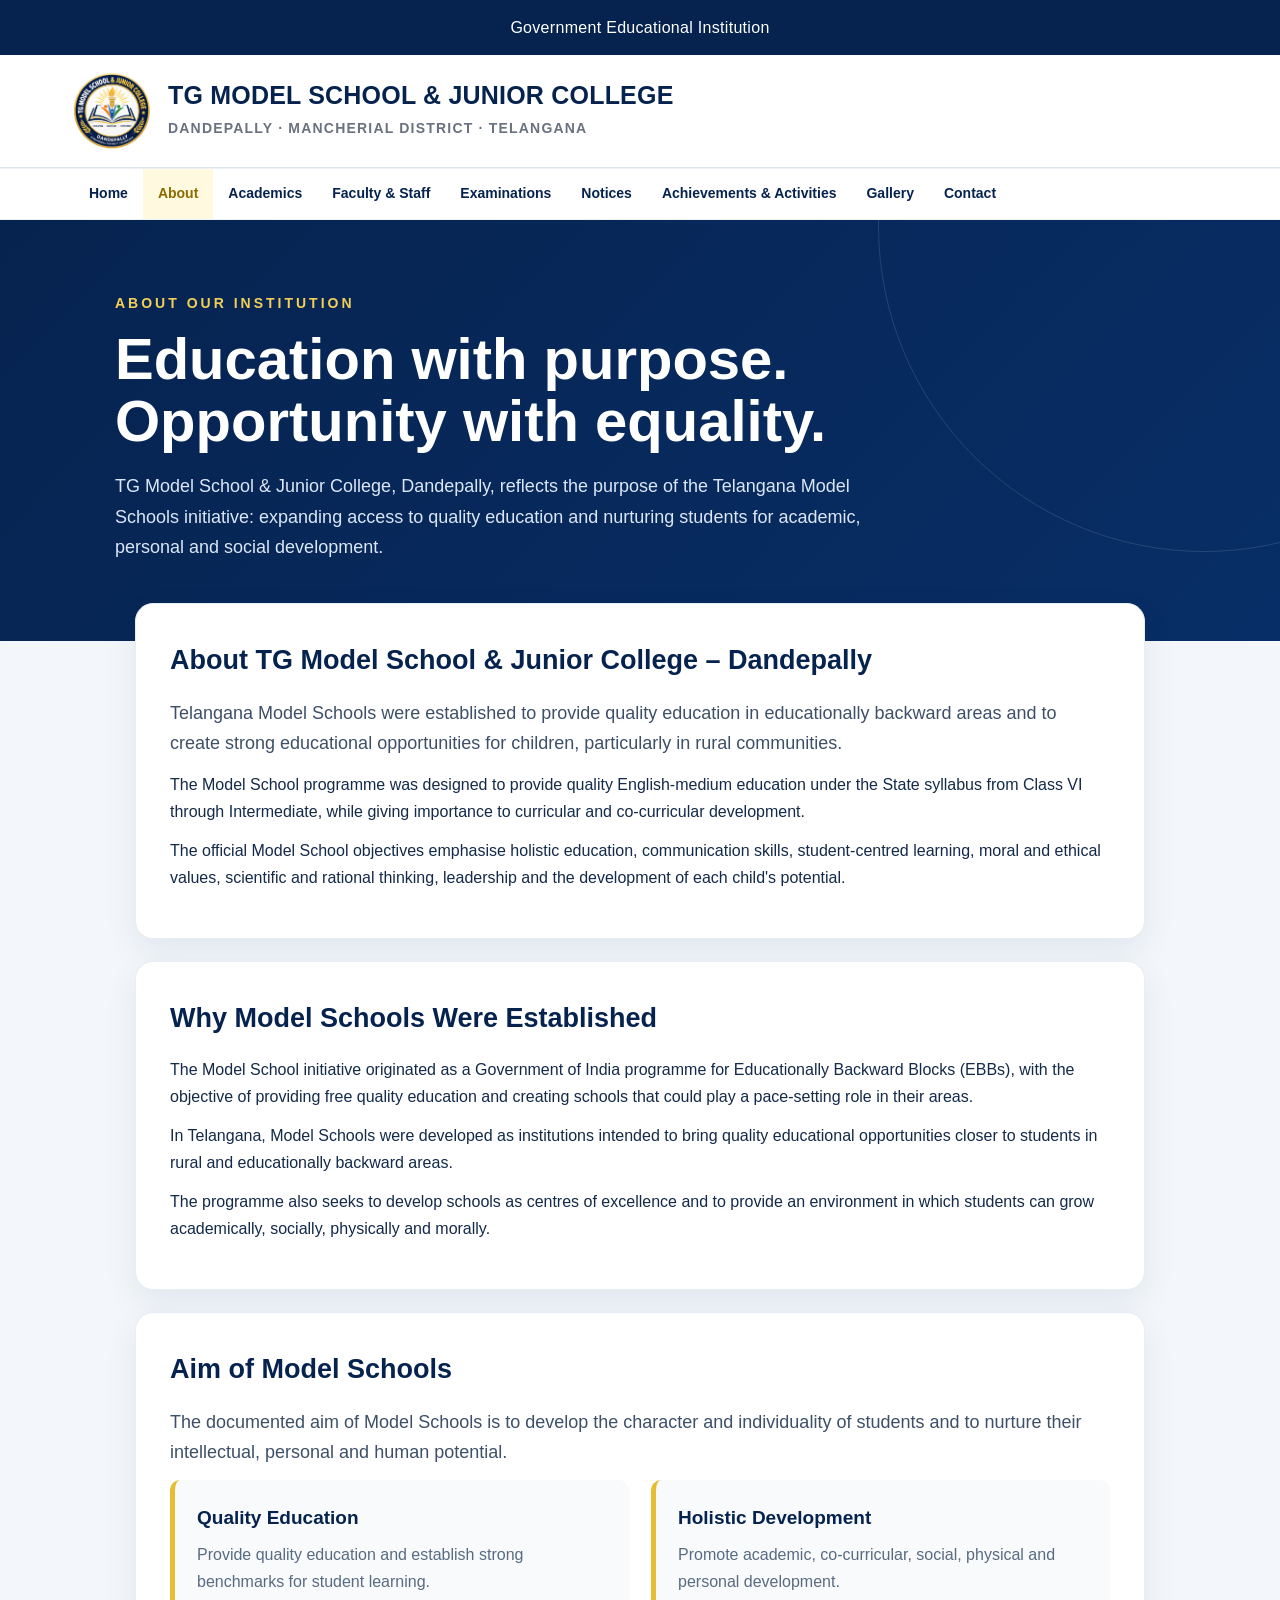
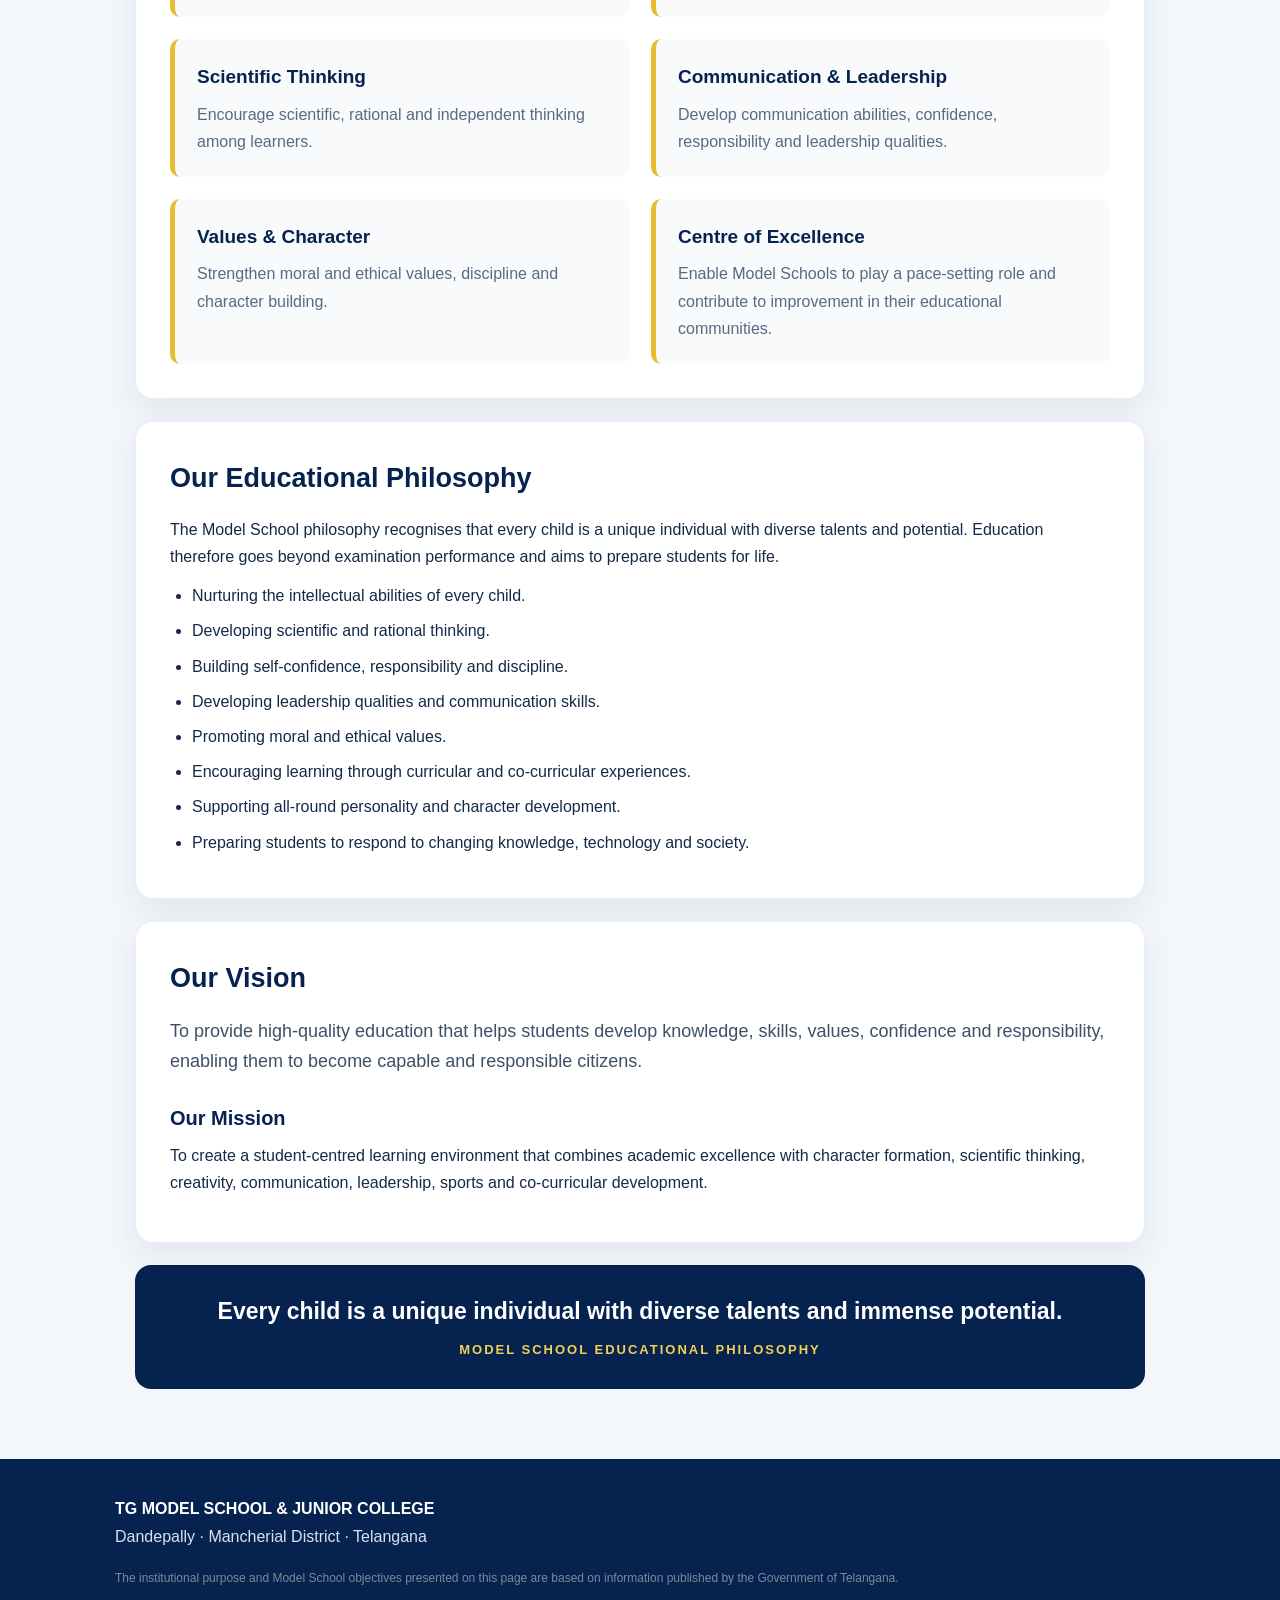
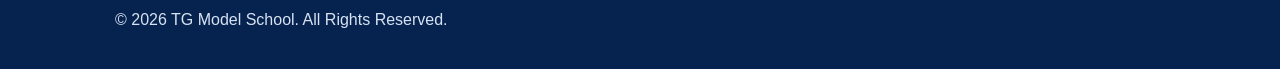
==== about.html @ a103b285 "Add About page" ====
<!DOCTYPE html>
<html lang="en">
<head>
  <meta charset="UTF-8">
  <meta name="viewport" content="width=device-width, initial-scale=1.0">
  <title>About Us | TG Model School & Junior College – Dandepally</title>
  <meta name="description" content="About TG Model School & Junior College, Dandepally – the aims, objectives and educational philosophy of Telangana Model Schools.">
  <style>
    :root{
      --navy:#06234f;
      --navy2:#082e67;
      --gold:#e7bd32;
      --gold2:#f2cf57;
      --ink:#132a49;
      --muted:#65748a;
      --bg:#f3f7fb;
      --white:#fff;
      --line:#dce4ed;
    }
    *{box-sizing:border-box}
    html{scroll-behavior:smooth}
    body{
      margin:0;
      font-family:Arial, Helvetica, sans-serif;
      color:var(--ink);
      background:var(--bg);
      line-height:1.7;
    }
    a{color:inherit;text-decoration:none}
    .topbar{
      background:var(--navy);
      color:#fff;
      text-align:center;
      padding:14px 18px;
      font-size:16px;
      letter-spacing:.3px;
    }
    header{
      background:#fff;
      border-bottom:1px solid var(--line);
      position:sticky;
      top:0;
      z-index:20;
    }
    .header-inner{
      max-width:1180px;
      margin:auto;
      padding:18px 24px;
      display:flex;
      align-items:center;
      gap:18px;
    }
    .logo{
      width:76px;
      height:76px;
      object-fit:contain;
      flex:none;
    }
    .brand h1{
      margin:0;
      color:var(--navy);
      font-size:25px;
      line-height:1.15;
      letter-spacing:.2px;
    }
    .brand p{
      margin:7px 0 0;
      color:#6a7280;
      font-size:14px;
      font-weight:700;
      letter-spacing:1.2px;
    }
    nav{
      background:#fff;
      border-top:1px solid #eef2f6;
      border-bottom:1px solid #eef2f6;
    }
    nav .nav-inner{
      max-width:1180px;
      margin:auto;
      display:flex;
      flex-wrap:wrap;
      gap:0;
      padding:0 24px;
    }
    nav a{
      padding:13px 15px;
      font-weight:700;
      color:var(--navy);
      font-size:14px;
    }
    nav a:hover, nav a.active{
      color:#8b6b00;
      background:#fff9df;
    }
    .hero{
      background:linear-gradient(135deg,var(--navy),var(--navy2));
      color:#fff;
      padding:72px 24px 78px;
      position:relative;
      overflow:hidden;
    }
    .hero:after{
      content:"";
      position:absolute;
      width:650px;height:650px;
      border:1px solid rgba(255,255,255,.12);
      border-radius:50%;
      right:-250px;top:-320px;
    }
    .hero-inner{
      max-width:1050px;
      margin:auto;
      position:relative;
      z-index:2;
    }
    .eyebrow{
      color:var(--gold2);
      text-transform:uppercase;
      letter-spacing:3px;
      font-weight:800;
      font-size:14px;
      margin-bottom:12px;
    }
    .hero h2{
      font-size:clamp(34px,5vw,58px);
      line-height:1.08;
      margin:0 0 18px;
    }
    .hero p{
      max-width:780px;
      margin:0;
      font-size:18px;
      color:#dbe7f7;
    }
    main{
      max-width:1050px;
      margin:-38px auto 70px;
      padding:0 20px;
      position:relative;
      z-index:5;
    }
    .card{
      background:#fff;
      border-radius:18px;
      padding:34px;
      margin-bottom:22px;
      box-shadow:0 12px 32px rgba(6,35,79,.08);
      border:1px solid #e7edf4;
    }
    .card h3{
      margin:0 0 14px;
      color:var(--navy);
      font-size:27px;
    }
    .card h4{
      color:var(--navy);
      margin:24px 0 7px;
      font-size:20px;
    }
    .card p{margin:0 0 12px}
    .lead{
      font-size:18px;
      color:#3d5068;
    }
    .grid{
      display:grid;
      grid-template-columns:repeat(2,1fr);
      gap:22px;
    }
    .objective{
      background:#f8fafc;
      border-left:5px solid var(--gold);
      padding:22px;
      border-radius:10px;
    }
    .objective h4{margin:0 0 7px;font-size:19px}
    .objective p{margin:0;color:#586b81}
    ul{
      margin:12px 0 0;
      padding-left:22px;
    }
    li{margin:8px 0}
    .quote{
      background:var(--navy);
      color:#fff;
      border-radius:16px;
      padding:30px;
      text-align:center;
      font-size:23px;
      font-weight:700;
      line-height:1.45;
    }
    .quote span{
      display:block;
      color:var(--gold2);
      font-size:13px;
      letter-spacing:2px;
      text-transform:uppercase;
      margin-top:12px;
    }
    footer{
      background:var(--navy);
      color:#d7e2f2;
      padding:36px 24px;
    }
    .footer-inner{max-width:1050px;margin:auto}
    footer strong{color:#fff}
    .sources{
      margin-top:18px;
      font-size:12px;
      color:#7a899b;
    }
    @media(max-width:760px){
      .topbar{font-size:14px}
      .header-inner{padding:13px 18px}
      .logo{width:64px;height:64px}
      .brand h1{font-size:19px}
      .brand p{font-size:11px;letter-spacing:.7px}
      nav .nav-inner{padding:0 12px}
      nav a{padding:11px 9px;font-size:12px}
      .hero{padding:54px 20px 62px}
      .hero p{font-size:16px}
      main{padding:0 14px}
      .card{padding:24px 20px}
      .grid{grid-template-columns:1fr}
      .quote{font-size:19px;padding:25px 18px}
    }
  </style>
</head>
<body>

  <div class="topbar">Government Educational Institution</div>

  <header>
    <div class="header-inner">
      <img src="logo.png" alt="TG Model School & Junior College logo" class="logo">
      <div class="brand">
        <h1>TG MODEL SCHOOL &amp; JUNIOR COLLEGE</h1>
        <p>DANDEPALLY · MANCHERIAL DISTRICT · TELANGANA</p>
      </div>
    </div>
  </header>

  <nav aria-label="Main navigation">
    <div class="nav-inner">
      <a href="index.html">Home</a>
      <a href="about.html" class="active">About</a>
      <a href="academics.html">Academics</a>
      <a href="faculty.html">Faculty &amp; Staff</a>
      <a href="examinations.html">Examinations</a>
      <a href="notices.html">Notices</a>
      <a href="achievements.html">Achievements &amp; Activities</a>
      <a href="gallery.html">Gallery</a>
      <a href="contact.html">Contact</a>
    </div>
  </nav>

  <section class="hero">
    <div class="hero-inner">
      <div class="eyebrow">About Our Institution</div>
      <h2>Education with purpose.<br>Opportunity with equality.</h2>
      <p>
        TG Model School &amp; Junior College, Dandepally, reflects the purpose of the
        Telangana Model Schools initiative: expanding access to quality education and
        nurturing students for academic, personal and social development.
      </p>
    </div>
  </section>

  <main>

    <section class="card">
      <h3>About TG Model School &amp; Junior College – Dandepally</h3>
      <p class="lead">
        Telangana Model Schools were established to provide quality education in
        educationally backward areas and to create strong educational opportunities
        for children, particularly in rural communities.
      </p>
      <p>
        The Model School programme was designed to provide quality English-medium
        education under the State syllabus from Class VI through Intermediate,
        while giving importance to curricular and co-curricular development.
      </p>
      <p>
        The official Model School objectives emphasise holistic education,
        communication skills, student-centred learning, moral and ethical values,
        scientific and rational thinking, leadership and the development of each
        child's potential.
      </p>
    </section>

    <section class="card">
      <h3>Why Model Schools Were Established</h3>
      <p>
        The Model School initiative originated as a Government of India programme
        for Educationally Backward Blocks (EBBs), with the objective of providing
        free quality education and creating schools that could play a pace-setting
        role in their areas.
      </p>
      <p>
        In Telangana, Model Schools were developed as institutions intended to
        bring quality educational opportunities closer to students in rural and
        educationally backward areas.
      </p>
      <p>
        The programme also seeks to develop schools as centres of excellence and
        to provide an environment in which students can grow academically,
        socially, physically and morally.
      </p>
    </section>

    <section class="card">
      <h3>Aim of Model Schools</h3>
      <p class="lead">
        The documented aim of Model Schools is to develop the character and
        individuality of students and to nurture their intellectual, personal
        and human potential.
      </p>

      <div class="grid">
        <div class="objective">
          <h4>Quality Education</h4>
          <p>Provide quality education and establish strong benchmarks for student learning.</p>
        </div>
        <div class="objective">
          <h4>Holistic Development</h4>
          <p>Promote academic, co-curricular, social, physical and personal development.</p>
        </div>
        <div class="objective">
          <h4>Scientific Thinking</h4>
          <p>Encourage scientific, rational and independent thinking among learners.</p>
        </div>
        <div class="objective">
          <h4>Communication &amp; Leadership</h4>
          <p>Develop communication abilities, confidence, responsibility and leadership qualities.</p>
        </div>
        <div class="objective">
          <h4>Values &amp; Character</h4>
          <p>Strengthen moral and ethical values, discipline and character building.</p>
        </div>
        <div class="objective">
          <h4>Centre of Excellence</h4>
          <p>Enable Model Schools to play a pace-setting role and contribute to improvement in their educational communities.</p>
        </div>
      </div>
    </section>

    <section class="card">
      <h3>Our Educational Philosophy</h3>
      <p>
        The Model School philosophy recognises that every child is a unique
        individual with diverse talents and potential. Education therefore goes
        beyond examination performance and aims to prepare students for life.
      </p>
      <ul>
        <li>Nurturing the intellectual abilities of every child.</li>
        <li>Developing scientific and rational thinking.</li>
        <li>Building self-confidence, responsibility and discipline.</li>
        <li>Developing leadership qualities and communication skills.</li>
        <li>Promoting moral and ethical values.</li>
        <li>Encouraging learning through curricular and co-curricular experiences.</li>
        <li>Supporting all-round personality and character development.</li>
        <li>Preparing students to respond to changing knowledge, technology and society.</li>
      </ul>
    </section>

    <section class="card">
      <h3>Our Vision</h3>
      <p class="lead">
        To provide high-quality education that helps students develop knowledge,
        skills, values, confidence and responsibility, enabling them to become
        capable and responsible citizens.
      </p>

      <h4>Our Mission</h4>
      <p>
        To create a student-centred learning environment that combines academic
        excellence with character formation, scientific thinking, creativity,
        communication, leadership, sports and co-curricular development.
      </p>
    </section>

    <section class="quote">
      Every child is a unique individual with diverse talents and immense potential.
      <span>Model School Educational Philosophy</span>
    </section>

  </main>

  <footer>
    <div class="footer-inner">
      <strong>TG MODEL SCHOOL &amp; JUNIOR COLLEGE</strong><br>
      Dandepally · Mancherial District · Telangana
      <div class="sources">
        The institutional purpose and Model School objectives presented on this page
        are based on information published by the Government of Telangana.
      </div>
      <div style="margin-top:18px;">© 2026 TG Model School. All Rights Reserved.</div>
    </div>
  </footer>

</body>
</html>
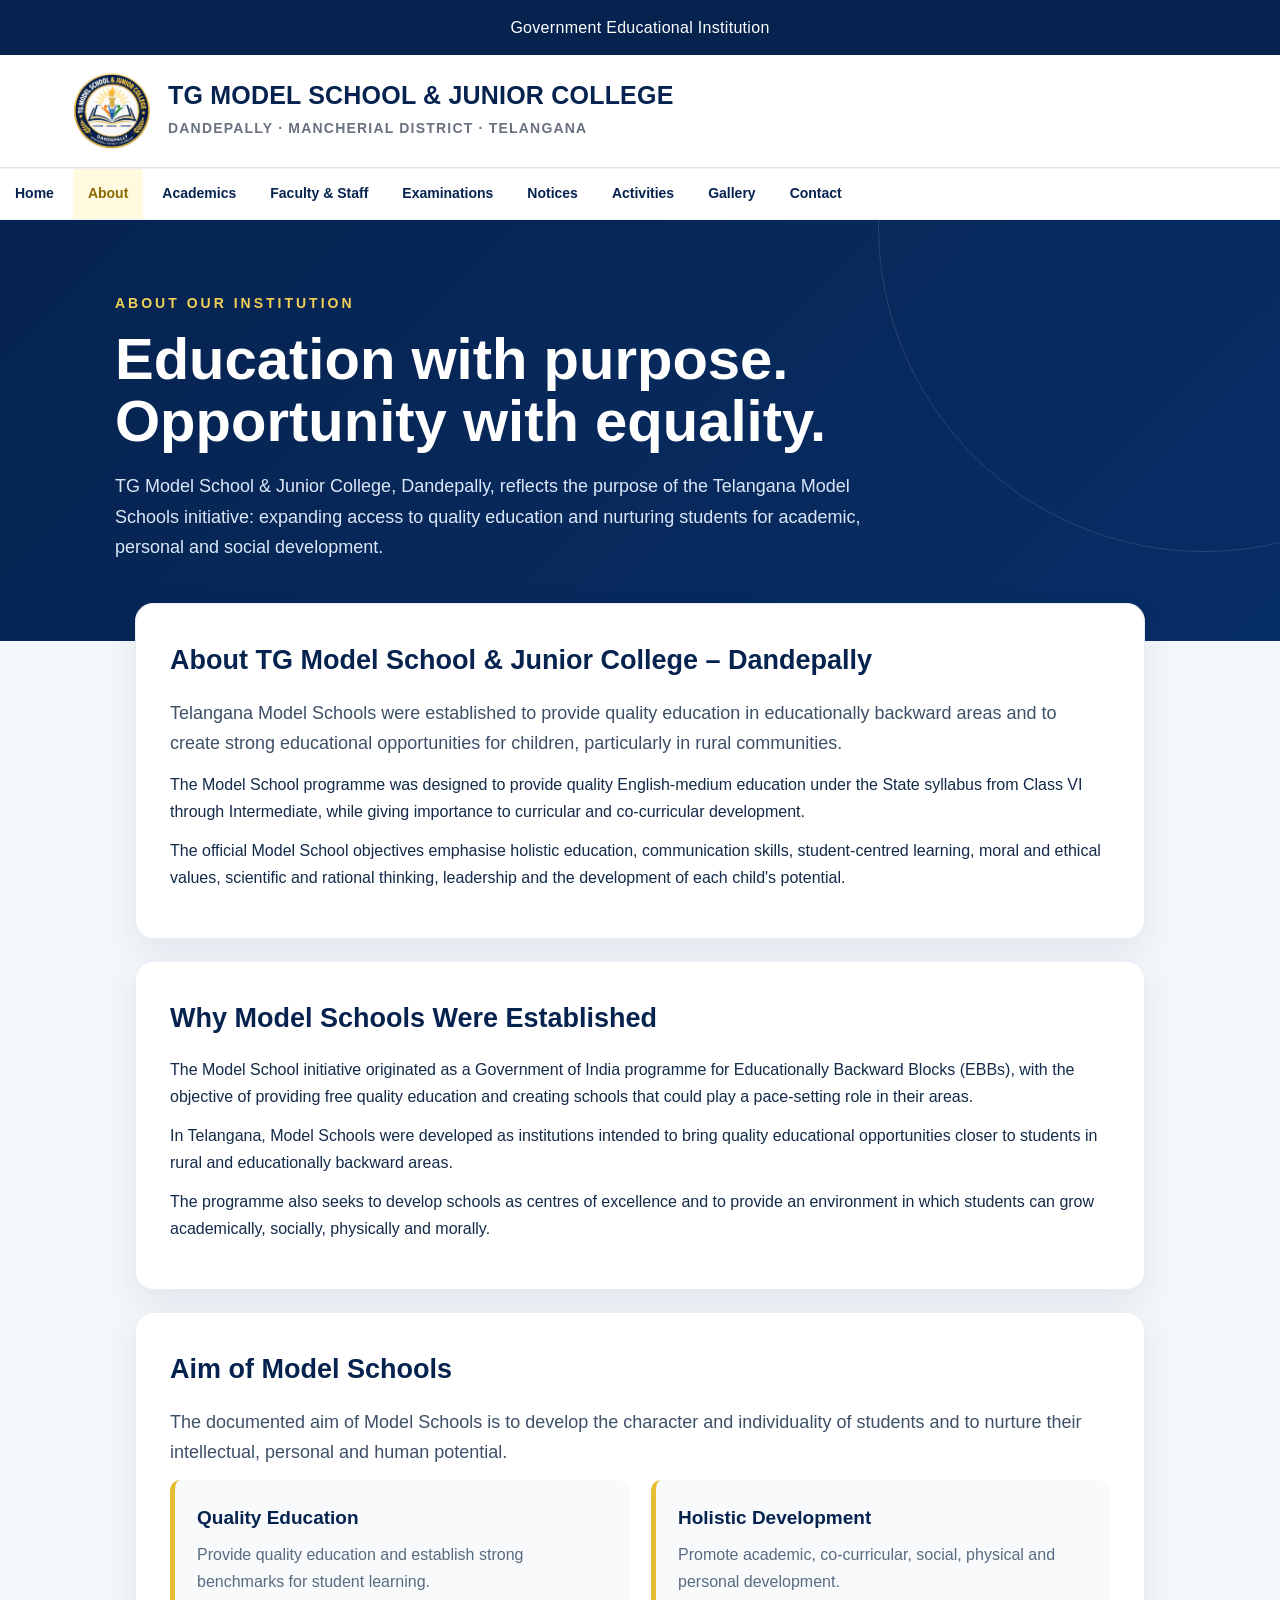
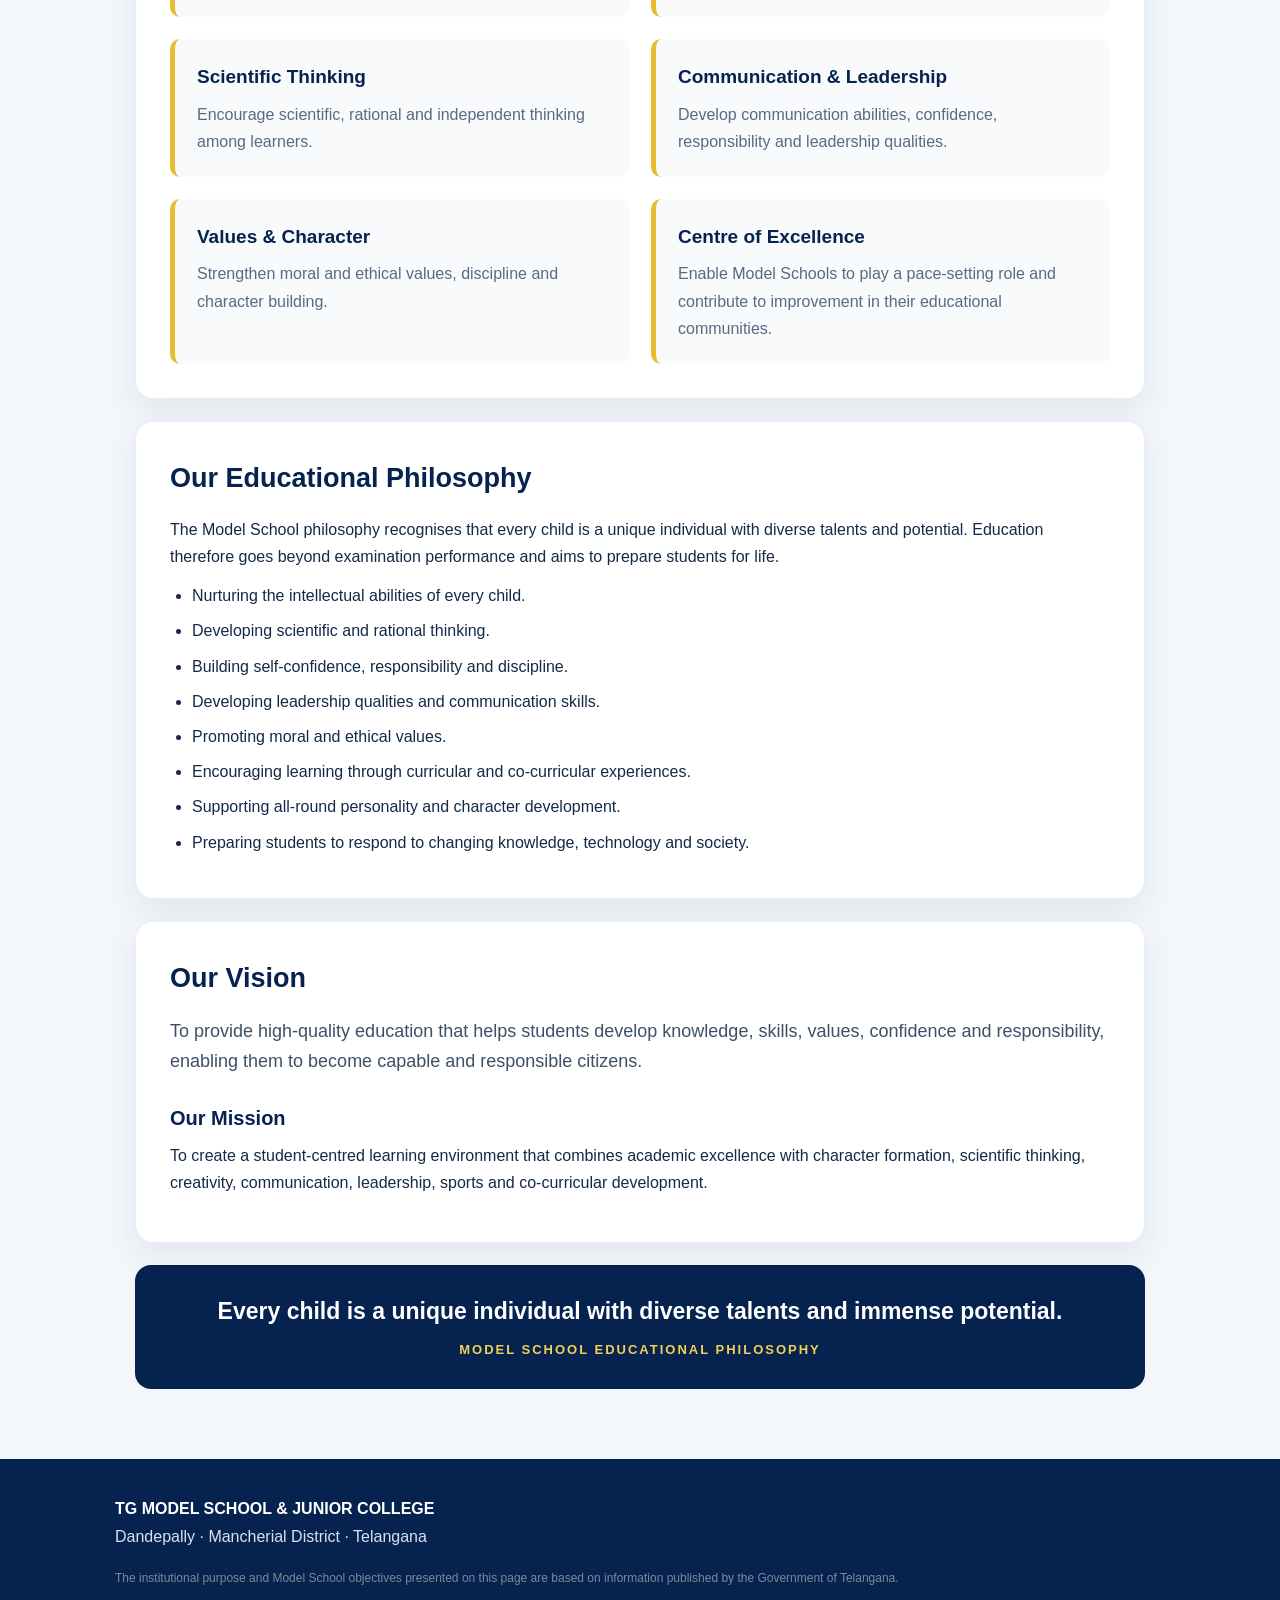
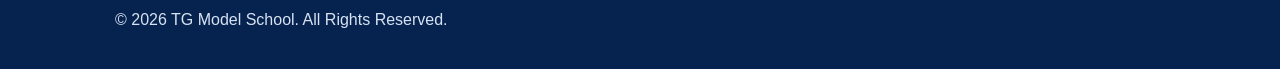
==== commit a321a50c: "Add mobile navigation styles to about page" ====
--- a/about.html
+++ b/about.html
@@ -226,6 +226,70 @@
       .grid{grid-template-columns:1fr}
       .quote{font-size:19px;padding:25px 18px}
     }
+    /* =============== MOBILE NAVIGATION =============== */
+
+.menu-toggle {
+  display: none;
+  background: #08275c;
+  color: #ffffff;
+  border: none;
+  border-radius: 8px;
+  padding: 10px 14px;
+  font-size: 24px;
+  cursor: pointer;
+}
+
+.nav-links {
+  display: flex;
+  align-items: center;
+  gap: 4px;
+}
+
+.nav-links a {
+  display: inline-block;
+}
+
+@media (max-width: 700px) {
+
+  .main-nav {
+    display: flex;
+    flex-direction: column;
+    align-items: stretch;
+    width: 100%;
+  }
+
+  .menu-toggle {
+    display: block;
+    width: 100%;
+    text-align: left;
+    padding: 12px 18px;
+    font-size: 24px;
+  }
+
+  .nav-links {
+    display: none;
+    flex-direction: column;
+    width: 100%;
+    background: #08275c;
+  }
+
+  .nav-links.open {
+    display: flex;
+  }
+
+  .nav-links a {
+    width: 100%;
+    padding: 13px 18px;
+    color: #ffffff;
+    text-align: left;
+    border-top: 1px solid rgba(255,255,255,0.12);
+  }
+
+  .nav-links a.active {
+    background: #176ca5;
+    color: #ffffff !important;
+  }
+}
   </style>
 </head>
 <body>
@@ -242,19 +306,53 @@
     </div>
   </header>
 
-  <nav aria-label="Main navigation">
-    <div class="nav-inner">
-      <a href="index.html">Home</a>
-      <a href="about.html" class="active">About</a>
-      <a href="academics.html">Academics</a>
-      <a href="faculty.html">Faculty &amp; Staff</a>
-      <a href="examinations.html">Examinations</a>
-      <a href="notices.html">Notices</a>
-      <a href="achievements.html">Achievements &amp; Activities</a>
-      <a href="gallery.html">Gallery</a>
-      <a href="contact.html">Contact</a>
-    </div>
-  </nav>
+  <nav class="main-nav" aria-label="Main navigation">
+
+  <button class="menu-toggle" aria-label="Open navigation">
+    ☰
+  </button>
+
+  <div class="nav-links">
+
+    <a href="index.html">
+      Home
+    </a>
+
+    <a href="about.html" class="active">
+      About
+    </a>
+
+    <a href="academics.html">
+      Academics
+    </a>
+
+    <a href="faculty.html">
+      Faculty &amp; Staff
+    </a>
+
+    <a href="examinations.html">
+      Examinations
+    </a>
+
+    <a href="notices.html">
+      Notices
+    </a>
+
+    <a href="activities.html">
+      Activities
+    </a>
+
+    <a href="gallery.html">
+      Gallery
+    </a>
+
+    <a href="contact.html">
+      Contact
+    </a>
+
+  </div>
+
+</nav>
 
   <section class="hero">
     <div class="hero-inner">
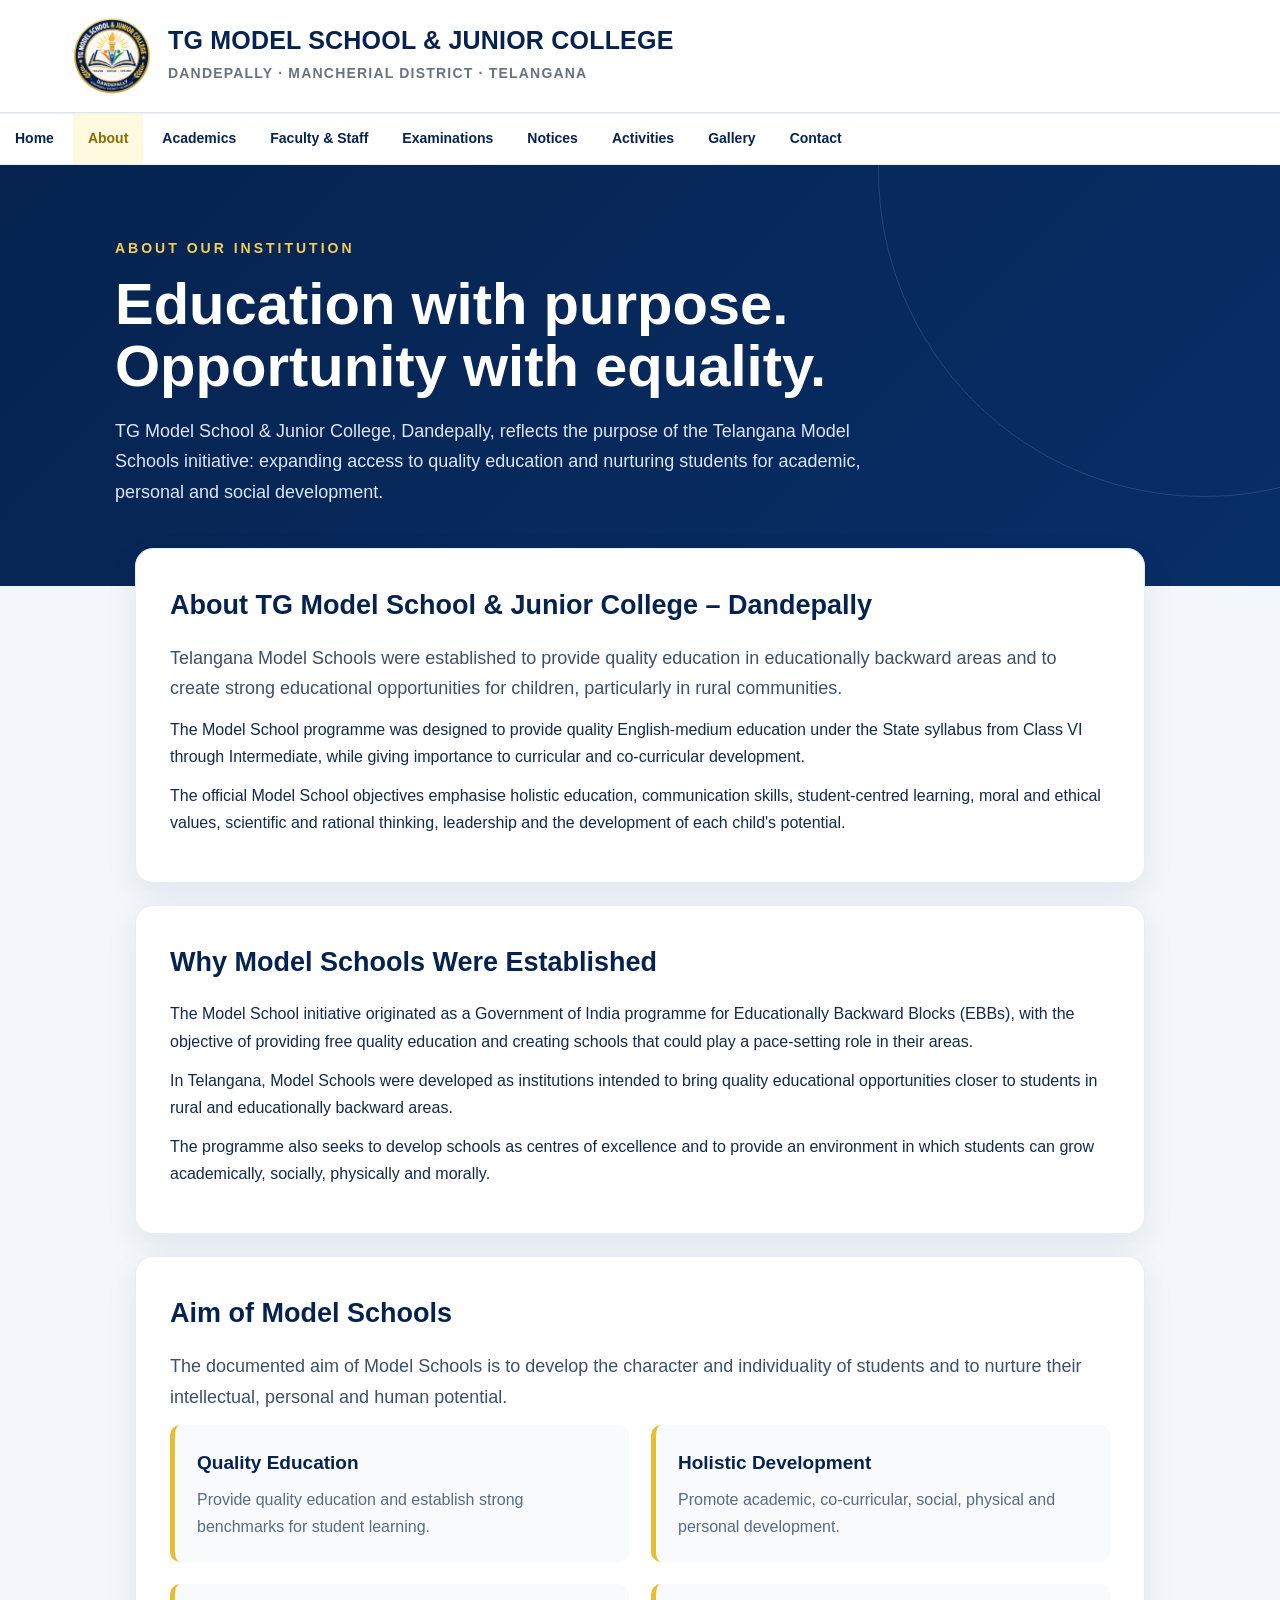
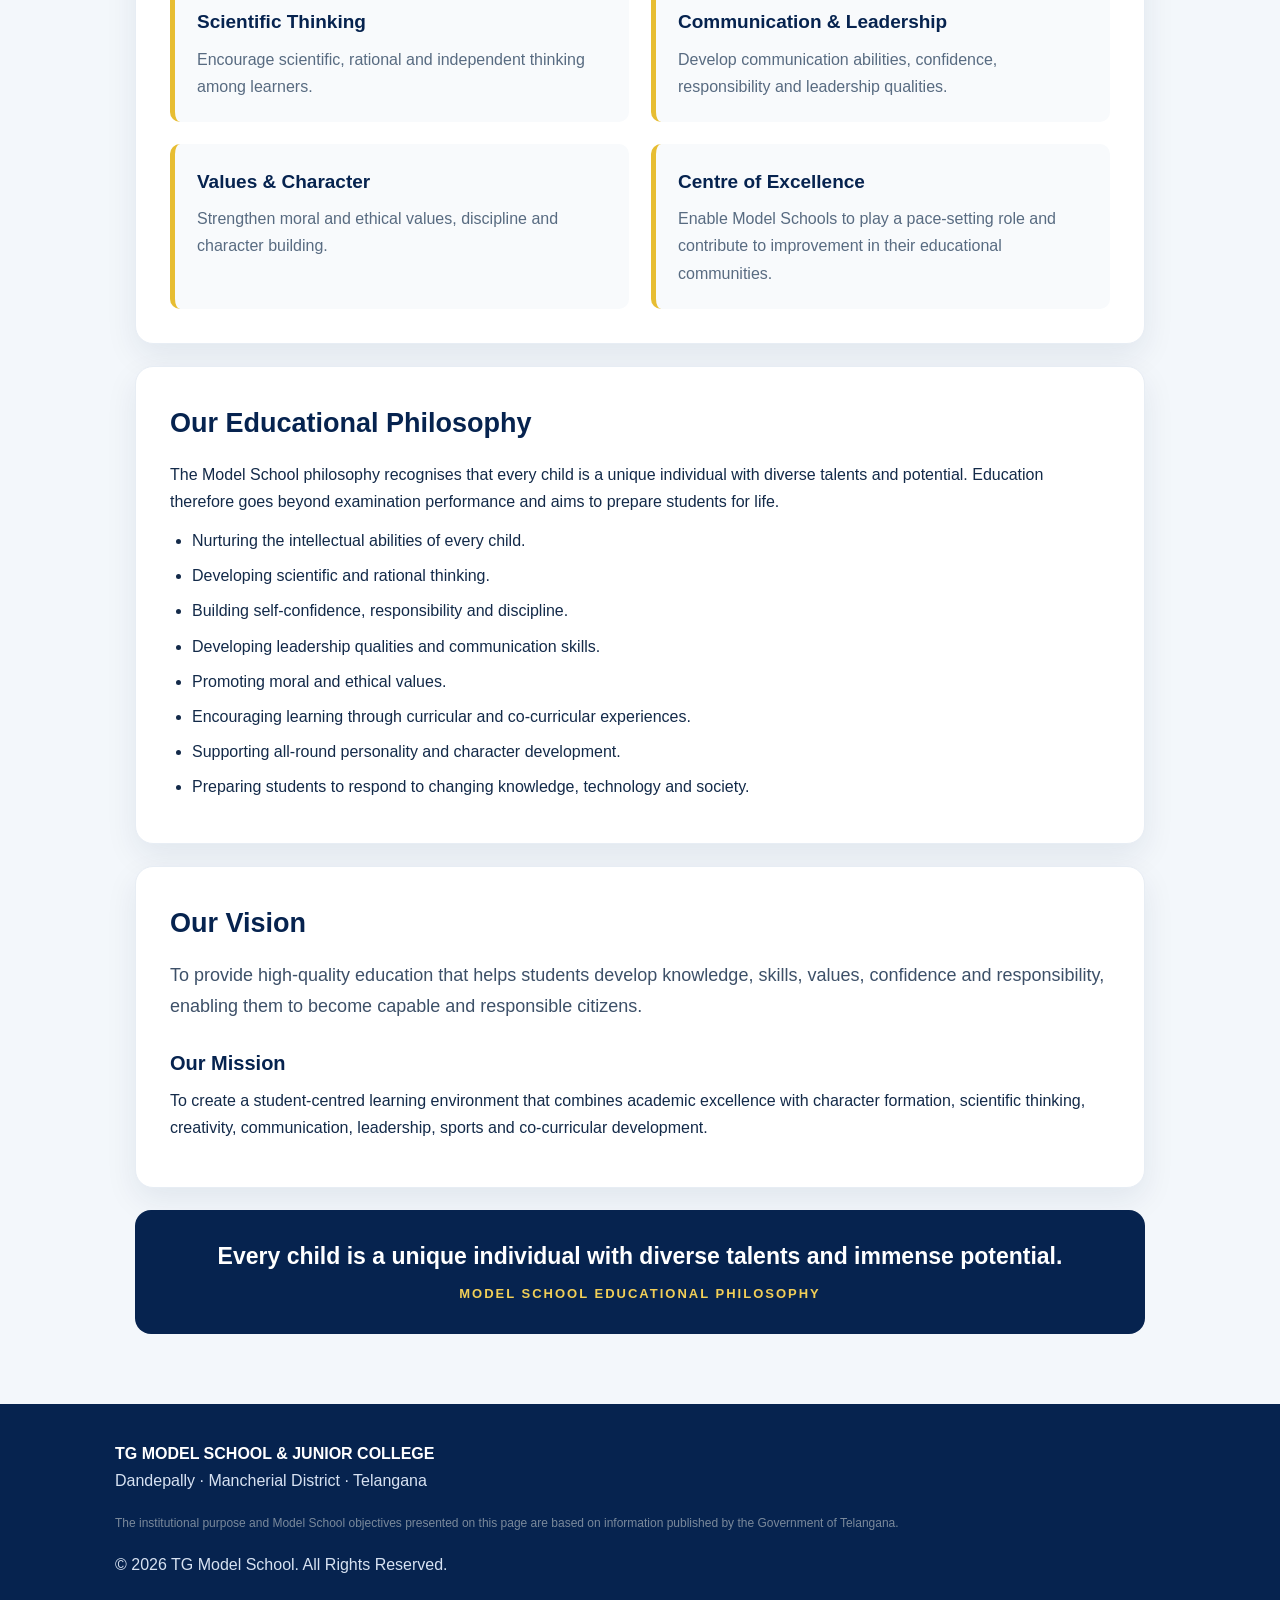
==== commit a4d66df7: "Remove old topbar from about page" ====
--- a/about.html
+++ b/about.html
@@ -294,7 +294,7 @@
 </head>
 <body>
 
-  <div class="topbar">Government Educational Institution</div>
+  
 
   <header>
     <div class="header-inner">
@@ -497,6 +497,19 @@
       <div style="margin-top:18px;">© 2026 TG Model School. All Rights Reserved.</div>
     </div>
   </footer>
-
+<script>
+  const menuToggle = document.querySelector('.menu-toggle');
+  const navLinks = document.querySelector('.nav-links');
+
+  menuToggle.addEventListener('click', function () {
+    navLinks.classList.toggle('open');
+  });
+
+  navLinks.querySelectorAll('a').forEach(function (link) {
+    link.addEventListener('click', function () {
+      navLinks.classList.remove('open');
+    });
+  });
+</script>
 </body>
 </html>
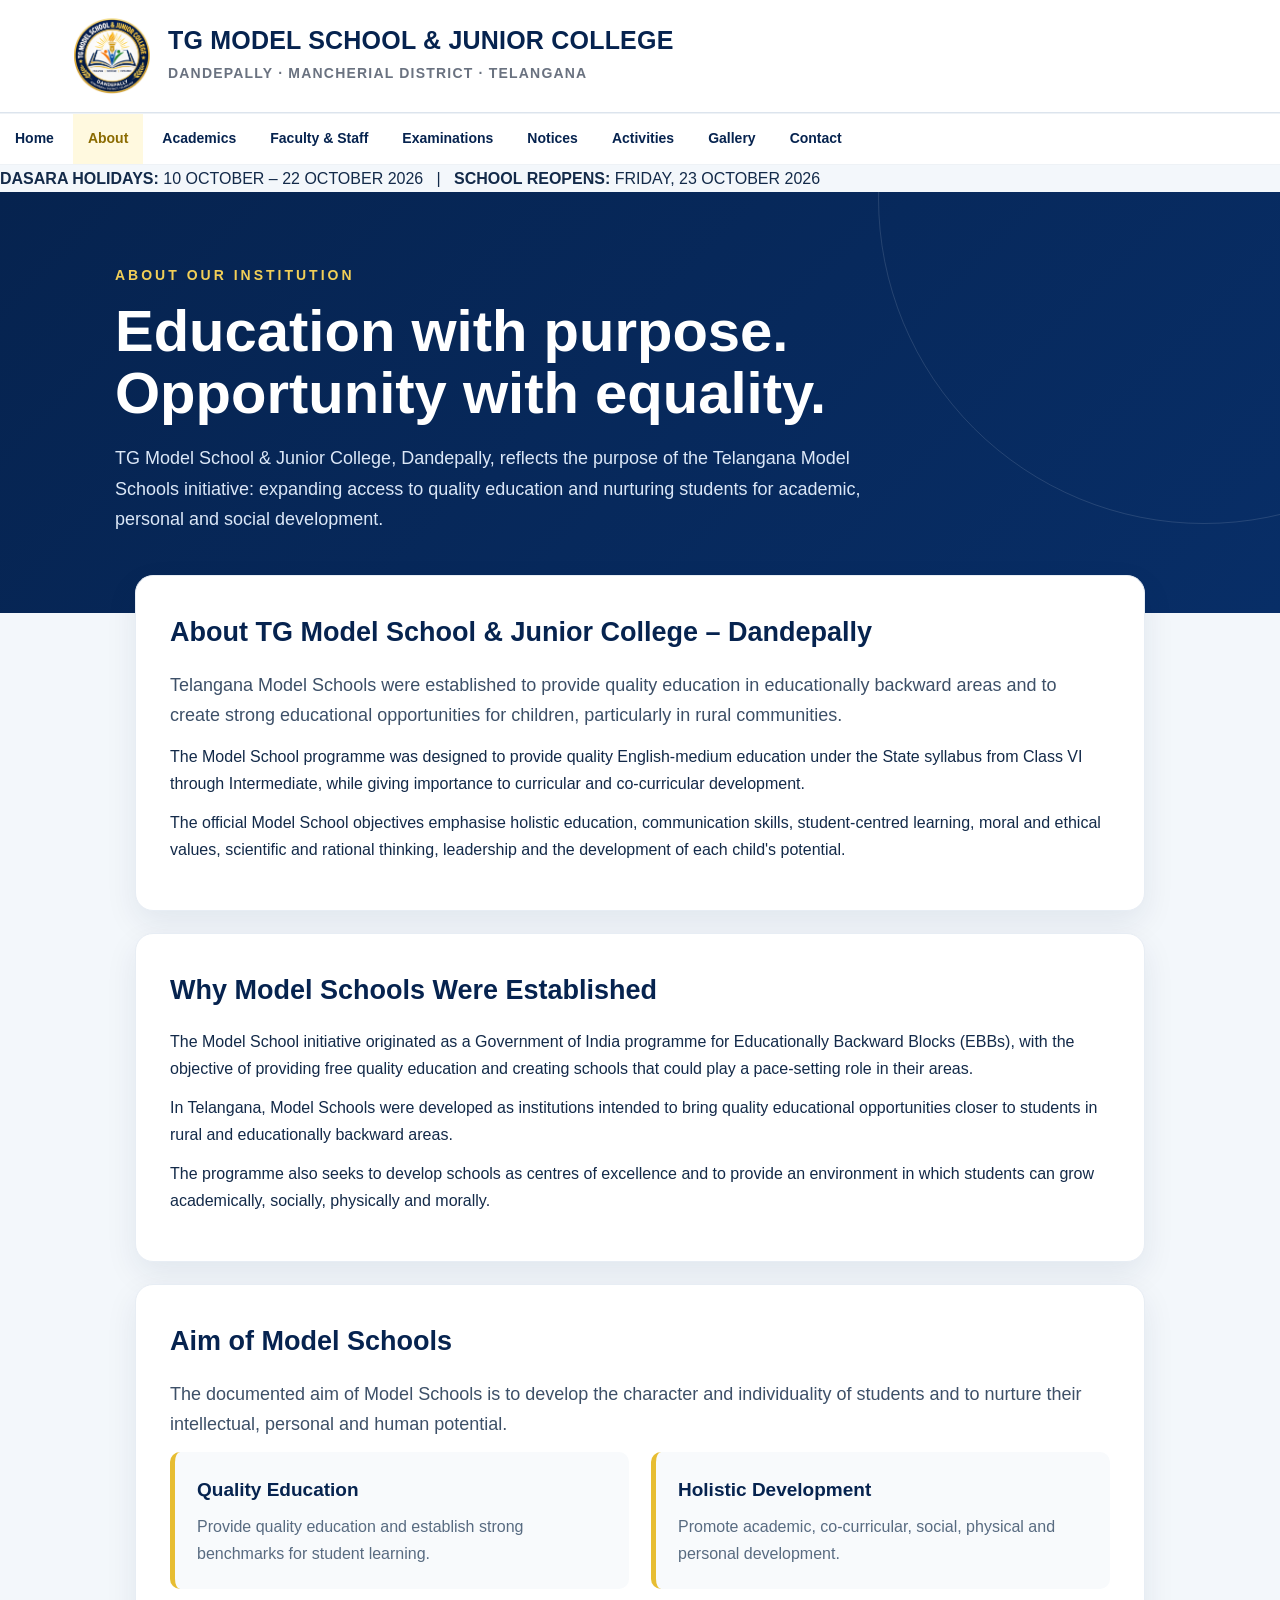
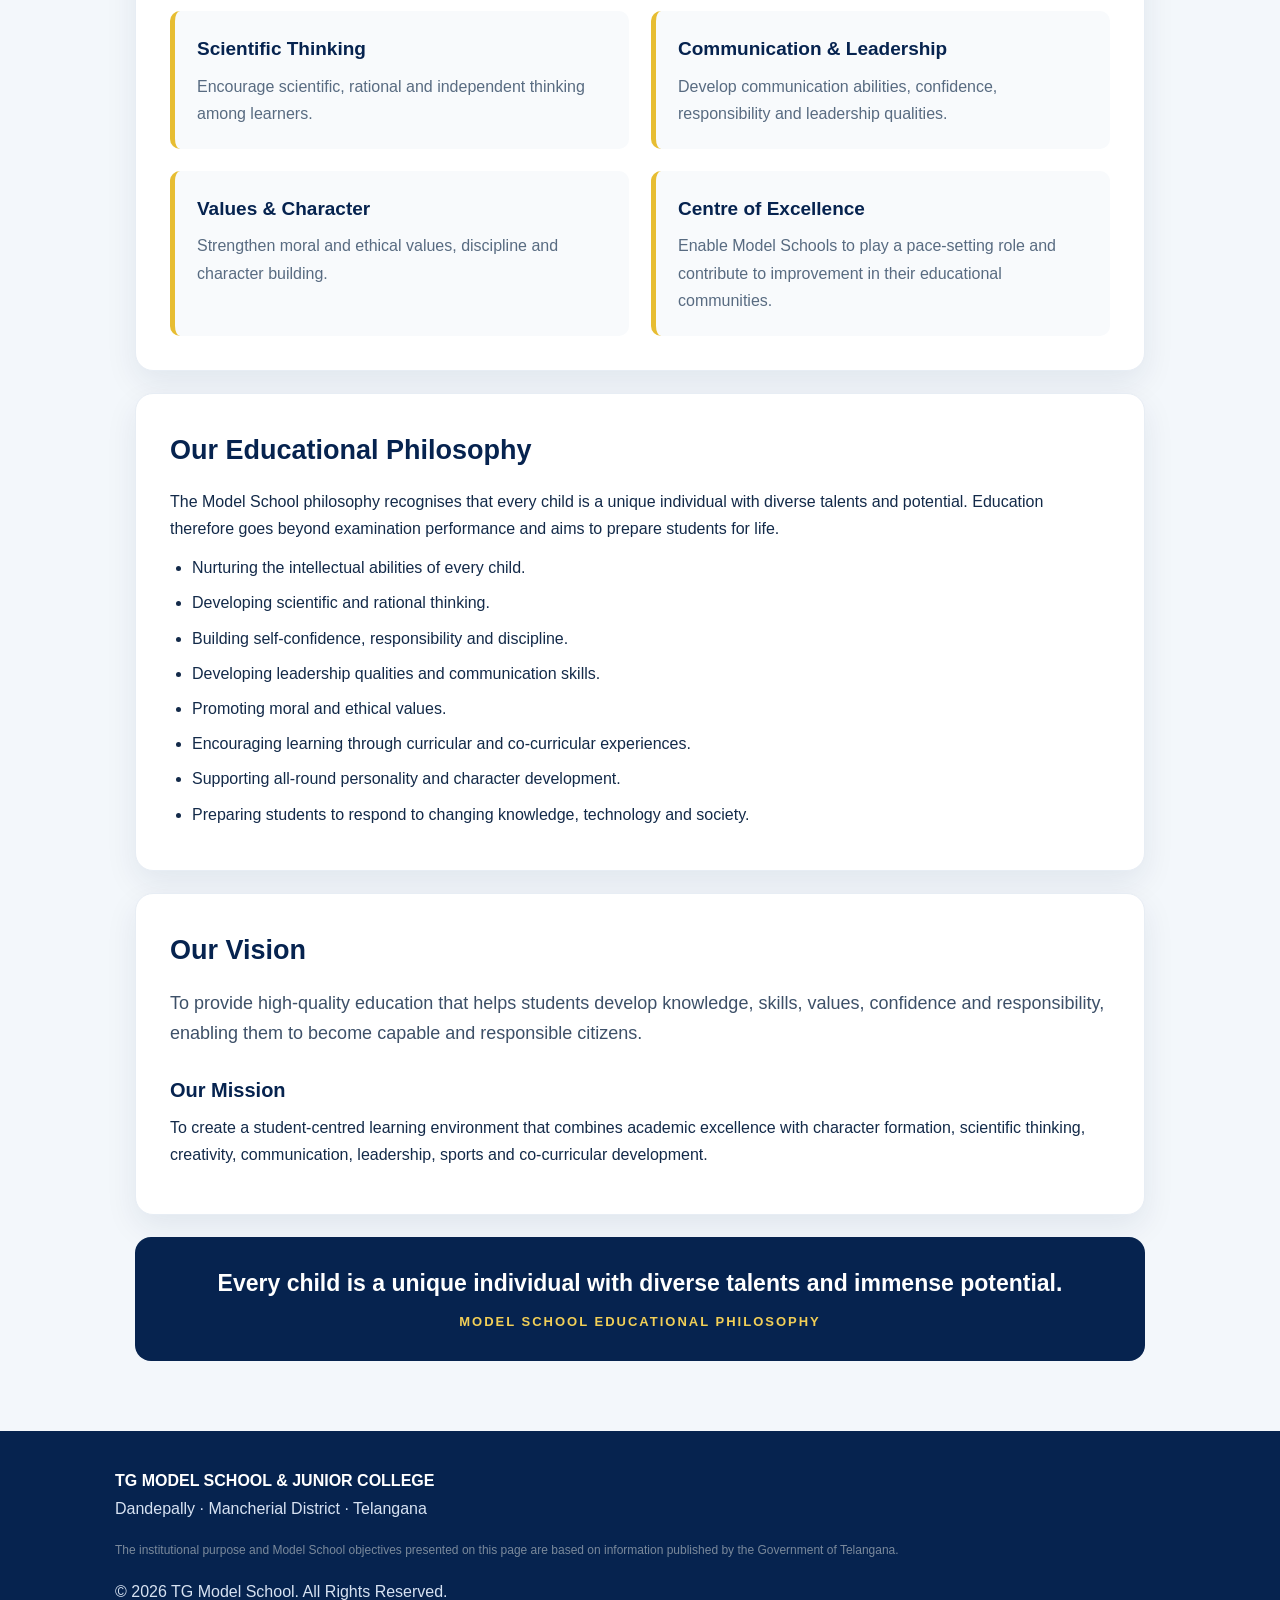
==== commit ebb2e9f2: "Add Dasara holiday bar to about page" ====
--- a/about.html
+++ b/about.html
@@ -353,7 +353,18 @@
   </div>
 
 </nav>
-
+<div class="flash-news">
+  <div class="announcement-track">
+    <span>
+      <strong class="holiday-title">DASARA HOLIDAYS:</strong>
+      <span class="holiday-dates">10 OCTOBER – 22 OCTOBER 2026</span>
+      &nbsp; | &nbsp;
+      <strong class="reopen-title">SCHOOL REOPENS:</strong>
+      <span class="reopen-date">FRIDAY, 23 OCTOBER 2026</span>
+      &nbsp; &nbsp;
+    </span>
+  </div>
+</div>
   <section class="hero">
     <div class="hero-inner">
       <div class="eyebrow">About Our Institution</div>
